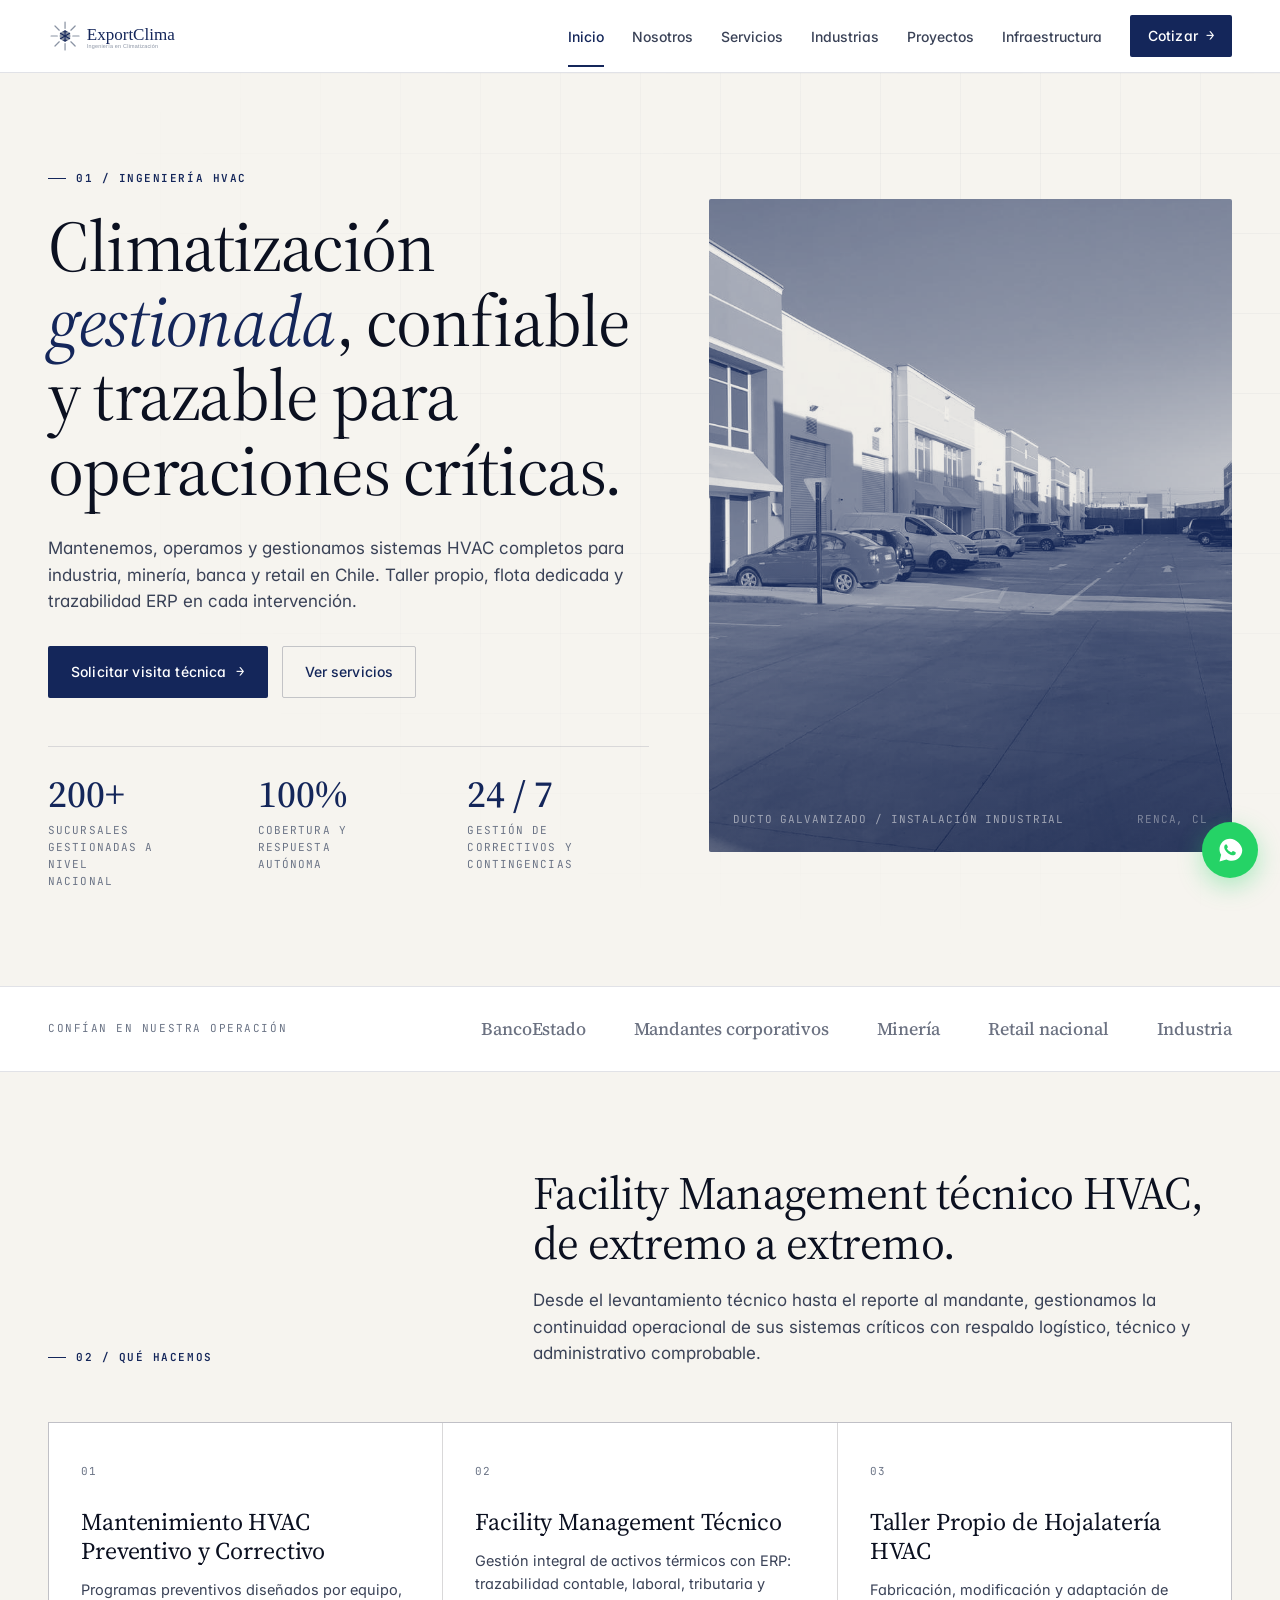
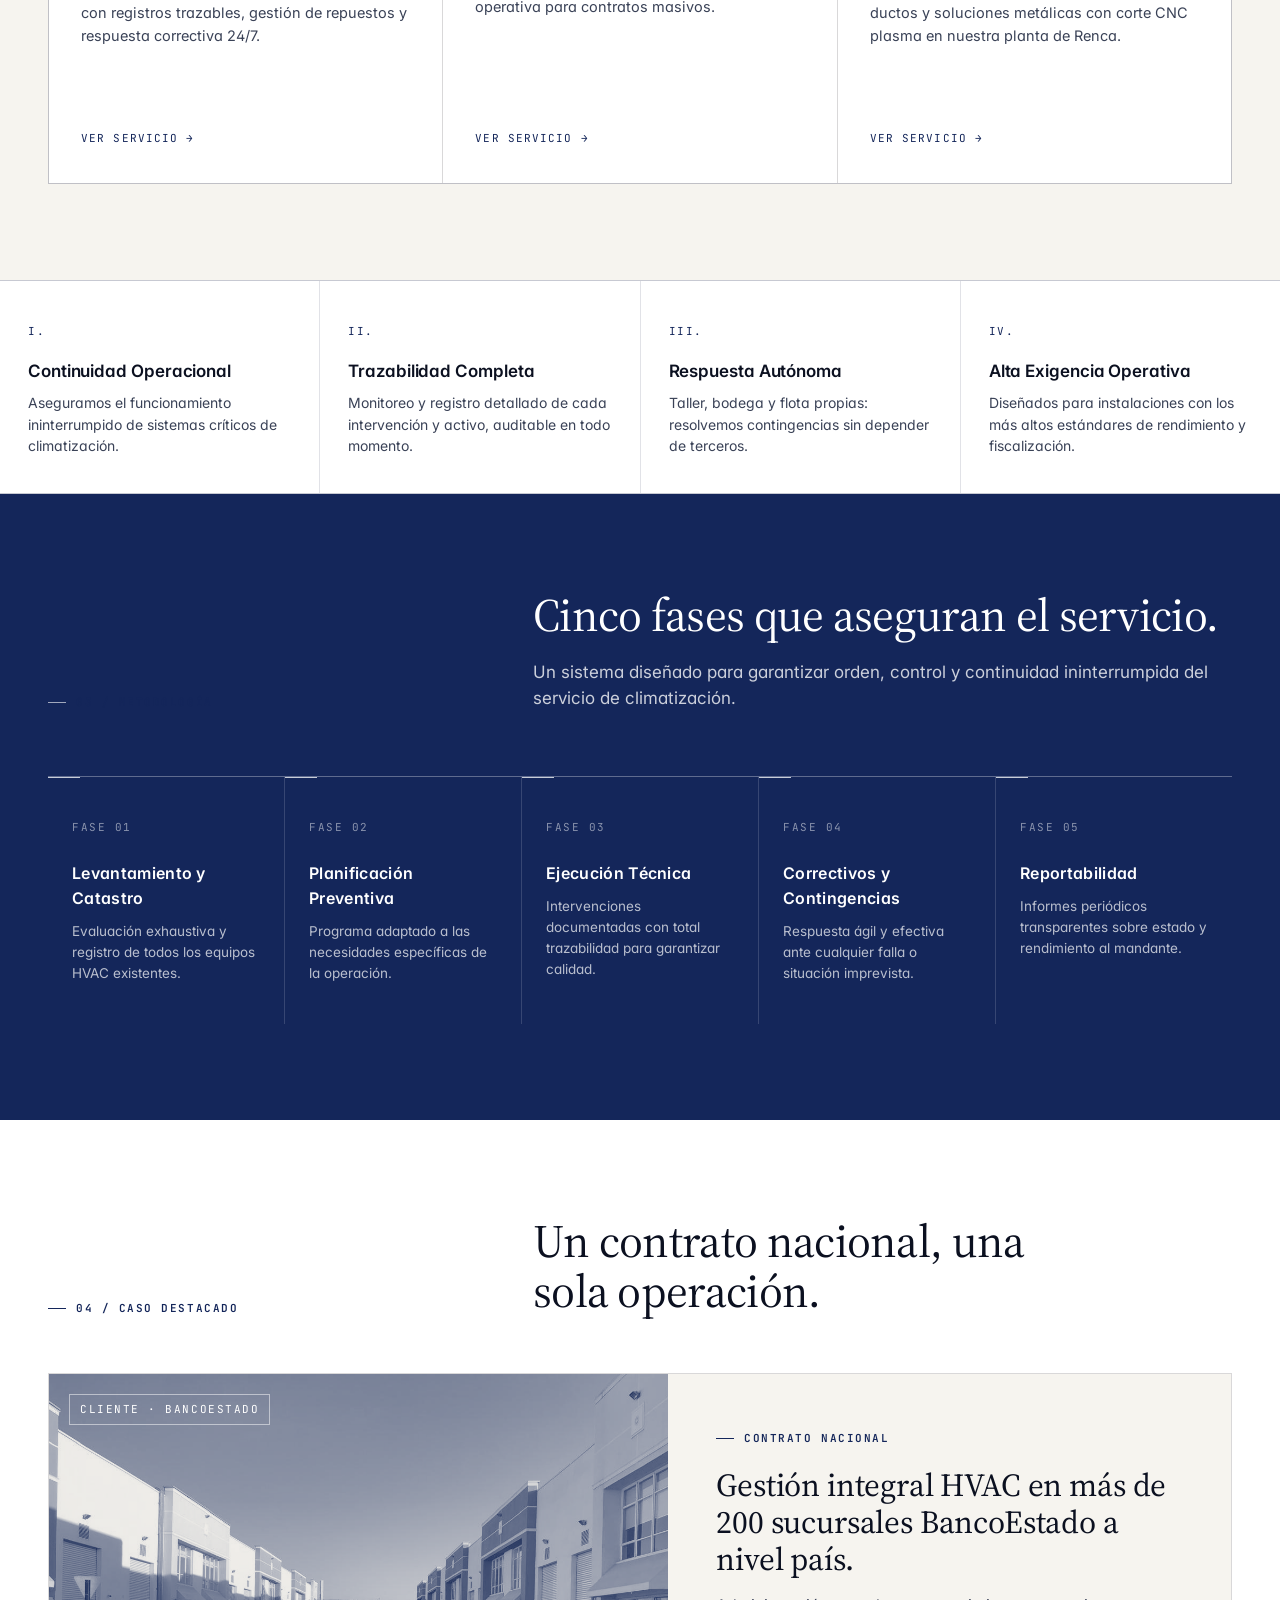
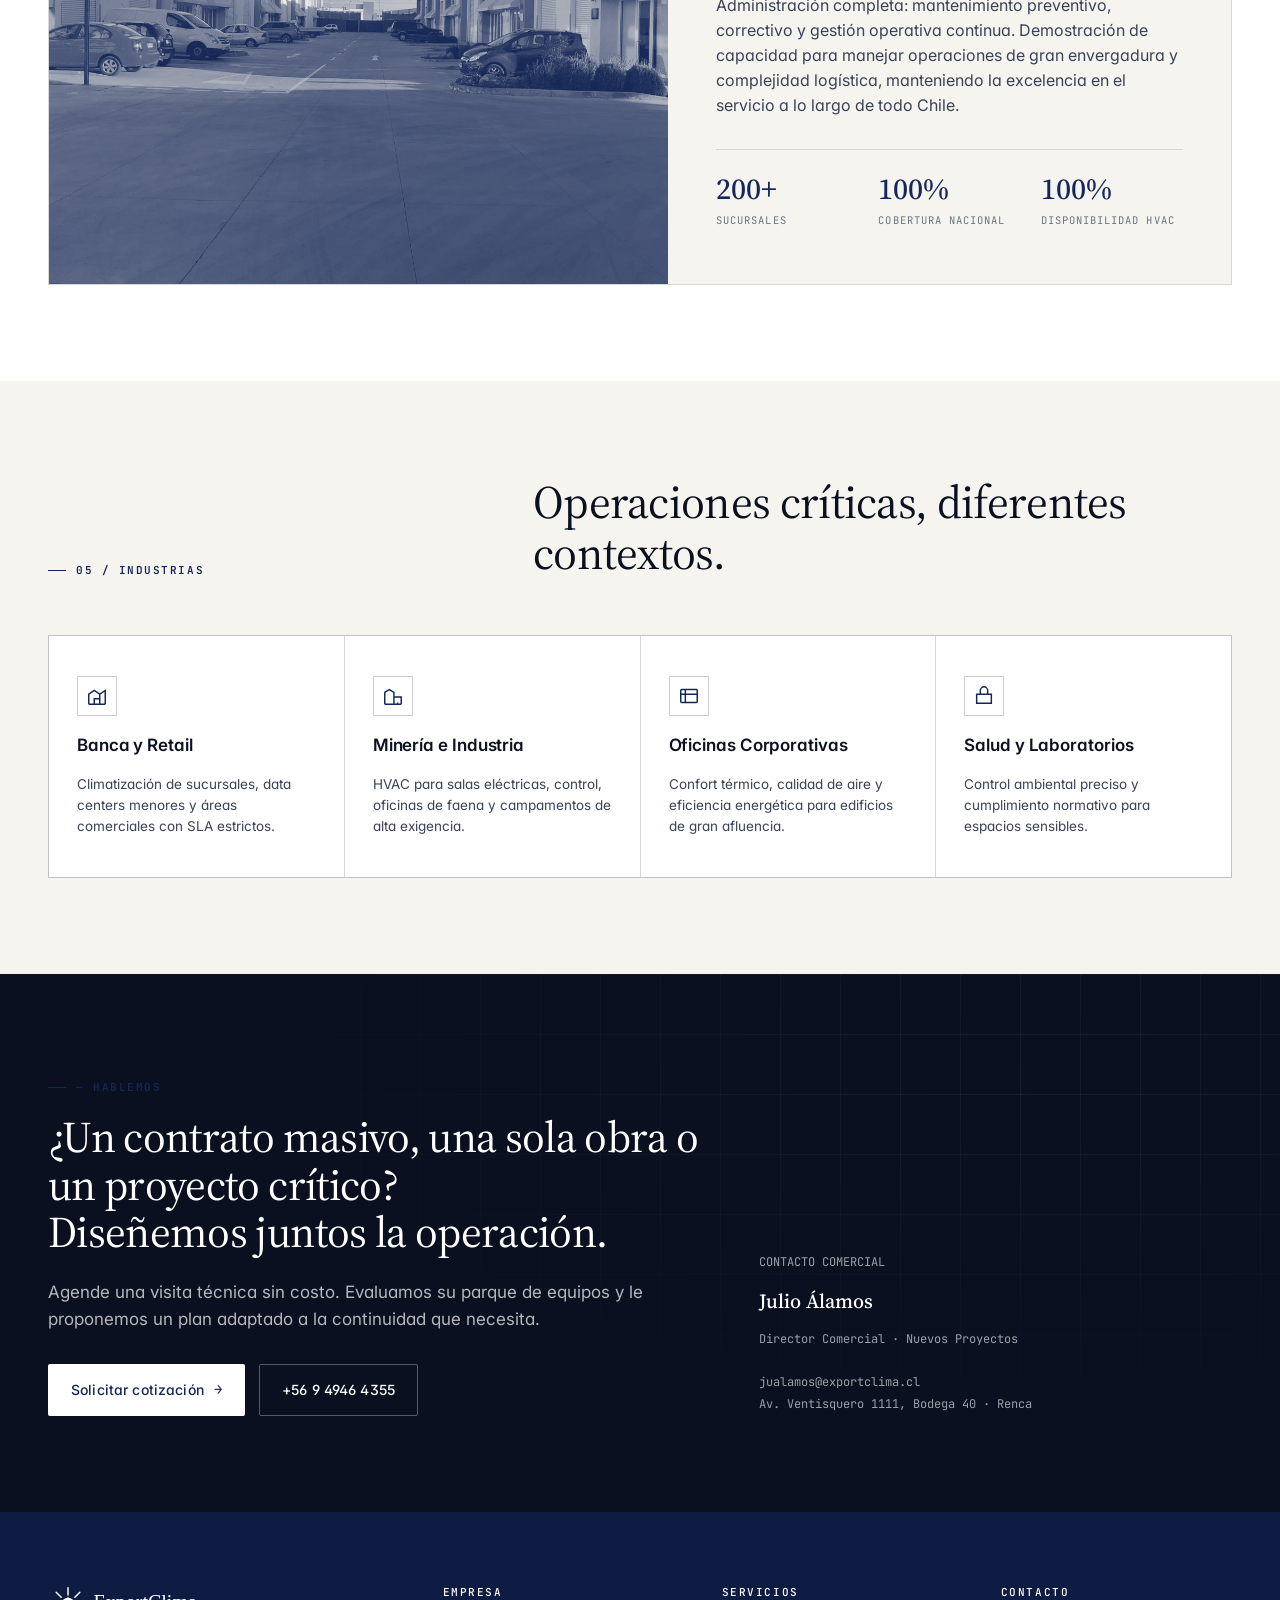
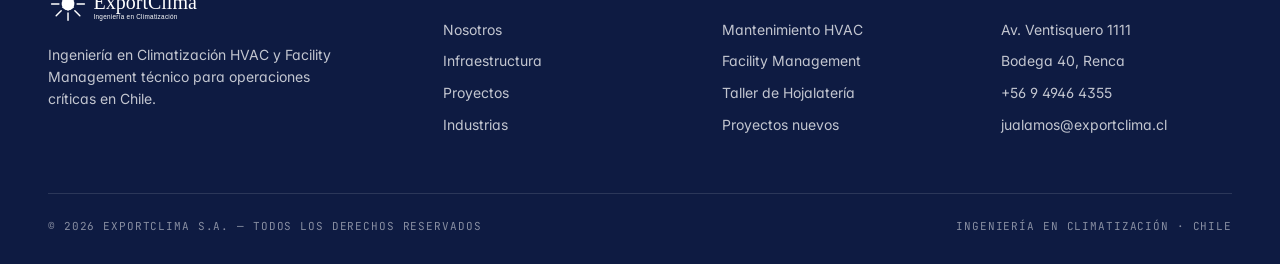
==== index.html @ 443ba130 "web inicial" ====
<!doctype html>
<html lang="es">
<head>
<meta charset="utf-8">
<meta name="viewport" content="width=device-width,initial-scale=1">
<title>ExportClima — Ingeniería en Climatización HVAC | Facility Management Industrial en Chile</title>
<meta name="description" content="Mantenimiento, operación y gestión integral de sistemas HVAC para industria, minería, banca y retail en Chile. Taller propio de hojalatería, flota y bodega en Renca. Contratos masivos con trazabilidad.">
<meta name="keywords" content="climatización industrial Chile, mantenimiento HVAC, facility management HVAC, hojalatería HVAC, ductos climatización minería, servicio técnico HVAC, contratos mantenimiento aire acondicionado Chile, climatización BancoEstado, taller HVAC Renca">
<meta name="author" content="ExportClima S.A.">
<link rel="canonical" href="https://exportclima.cl/">
<meta property="og:type" content="website">
<meta property="og:title" content="ExportClima — Ingeniería en Climatización HVAC en Chile">
<meta property="og:description" content="Facility Management técnico HVAC para operaciones críticas. Minería, banca, retail e industria.">
<meta property="og:image" content="https://exportclima.cl/assets/img/ductos-instalados.jpg">
<meta property="og:url" content="https://exportclima.cl/">
<meta property="og:locale" content="es_CL">
<meta name="twitter:card" content="summary_large_image">
<link rel="icon" type="image/svg+xml" href="assets/logo.svg">
<link rel="preconnect" href="https://fonts.googleapis.com">
<link rel="preconnect" href="https://fonts.gstatic.com" crossorigin>
<link href="https://fonts.googleapis.com/css2?family=Inter:wght@400;500;600;700&family=JetBrains+Mono:wght@400;500&family=Source+Serif+4:ital,opsz,wght@0,8..60,400;0,8..60,500;1,8..60,400&display=swap" rel="stylesheet">
<link rel="stylesheet" href="assets/css/style.css">
<script type="application/ld+json">
{
  "@context":"https://schema.org",
  "@type":"LocalBusiness",
  "name":"ExportClima S.A.",
  "description":"Ingeniería en Climatización HVAC y Facility Management técnico para industria, minería, banca y retail en Chile.",
  "image":"https://exportclima.cl/assets/img/ductos-instalados.jpg",
  "url":"https://exportclima.cl",
  "telephone":"+56-9-4946-4355",
  "email":"jualamos@exportclima.cl",
  "address":{"@type":"PostalAddress","streetAddress":"Av. Ventisquero 1111, Bodega 40","addressLocality":"Renca","addressRegion":"Región Metropolitana","addressCountry":"CL"},
  "areaServed":{"@type":"Country","name":"Chile"},
  "priceRange":"$$$",
  "sameAs":[]
}
</script>
</head>
<body data-screen-label="00 Home">
<header class="site-header">
  <div class="container nav">
    <a href="index.html" class="brand" aria-label="ExportClima"><img src="assets/logo.svg" alt="ExportClima"></a>
    <nav>
      <ul class="nav-list">
        <li><a href="index.html" class="active">Inicio</a></li>
        <li><a href="nosotros.html">Nosotros</a></li>
        <li><a href="servicios.html">Servicios</a></li>
        <li><a href="industrias.html">Industrias</a></li>
        <li><a href="proyectos.html">Proyectos</a></li>
        <li><a href="infraestructura.html">Infraestructura</a></li>
        <li><a href="contacto.html" class="nav-cta" style="color: rgb(255, 255, 255)">Cotizar</a></li>
      </ul>
    </nav>
    <button class="nav-toggle" aria-label="Menú"><svg viewBox="0 0 24 24" fill="none" stroke="currentColor" stroke-width="2"><path d="M3 6h18M3 12h18M3 18h18"/></svg></button>
  </div>
</header>

<section class="hero" data-screen-label="Hero">
  <div class="container">
    <div class="hero-grid">
      <div>
        <span class="eyebrow"><span class="num">01 / INGENIERÍA HVAC</span></span>
        <h1>Climatización <em>gestionada</em>, confiable y trazable para operaciones críticas.</h1>
        <p class="lede">Mantenemos, operamos y gestionamos sistemas HVAC completos para industria, minería, banca y retail en Chile. Taller propio, flota dedicada y trazabilidad ERP en cada intervención.</p>
        <div class="hero-cta" style="margin-top:32px">
          <a class="btn btn-primary" href="contacto.html">Solicitar visita técnica</a>
          <a class="btn btn-ghost" href="servicios.html">Ver servicios</a>
        </div>
        <div class="hero-meta">
          <div class="stat"><span class="num"><span data-count="200" data-suffix="+">200+</span></span><span class="lbl">Sucursales gestionadas a nivel nacional</span></div>
          <div class="stat"><span class="num"><span data-count="100" data-suffix="%">100%</span></span><span class="lbl">Cobertura y respuesta autónoma</span></div>
          <div class="stat"><span class="num">24 / 7</span><span class="lbl">Gestión de correctivos y contingencias</span></div>
        </div>
      </div>
      <figure class="hero-visual reveal">
        <img src="assets/img/ductos-instalados.jpg" alt="Sistema HVAC industrial instalado por ExportClima — ductos galvanizados en taller">
        <figcaption class="hero-caption"><span>Ducto galvanizado / Instalación industrial</span><span>Renca, CL</span></figcaption>
      </figure>
    </div>
  </div>
</section>

<div class="strip">
  <div class="container strip-inner">
    <span class="strip-label">Confían en nuestra operación</span>
    <div class="strip-logos">
      <span>BancoEstado</span><span>Mandantes corporativos</span><span>Minería</span><span>Retail nacional</span><span>Industria</span>
    </div>
  </div>
</div>

<section class="services" data-screen-label="Servicios">
  <div class="container">
    <div class="section-head">
      <span class="eyebrow"><span class="num">02 / QUÉ HACEMOS</span></span>
      <div>
        <h2 class="reveal">Facility Management técnico HVAC, de extremo a extremo.</h2>
        <p class="lede reveal" style="margin-top:18px">Desde el levantamiento técnico hasta el reporte al mandante, gestionamos la continuidad operacional de sus sistemas críticos con respaldo logístico, técnico y administrativo comprobable.</p>
      </div>
    </div>

    <div class="svc-grid reveal">
      <a href="servicios.html#mantenimiento" class="svc">
        <span class="num">01</span>
        <h3>Mantenimiento HVAC Preventivo y Correctivo</h3>
        <p>Programas preventivos diseñados por equipo, con registros trazables, gestión de repuestos y respuesta correctiva 24/7.</p>
        <span class="svc-more">Ver servicio</span>
      </a>
      <a href="servicios.html#facility" class="svc">
        <span class="num">02</span>
        <h3>Facility Management Técnico</h3>
        <p>Gestión integral de activos térmicos con ERP: trazabilidad contable, laboral, tributaria y operativa para contratos masivos.</p>
        <span class="svc-more">Ver servicio</span>
      </a>
      <a href="servicios.html#taller" class="svc">
        <span class="num">03</span>
        <h3>Taller Propio de Hojalatería HVAC</h3>
        <p>Fabricación, modificación y adaptación de ductos y soluciones metálicas con corte CNC plasma en nuestra planta de Renca.</p>
        <span class="svc-more">Ver servicio</span>
      </a>
    </div>
  </div>
</section>

<section style="padding:0">
  <div class="pillars">
    <div class="pillar"><span class="num">I.</span><h3>Continuidad Operacional</h3><p>Aseguramos el funcionamiento ininterrumpido de sistemas críticos de climatización.</p></div>
    <div class="pillar"><span class="num">II.</span><h3>Trazabilidad Completa</h3><p>Monitoreo y registro detallado de cada intervención y activo, auditable en todo momento.</p></div>
    <div class="pillar"><span class="num">III.</span><h3>Respuesta Autónoma</h3><p>Taller, bodega y flota propias: resolvemos contingencias sin depender de terceros.</p></div>
    <div class="pillar"><span class="num">IV.</span><h3>Alta Exigencia Operativa</h3><p>Diseñados para instalaciones con los más altos estándares de rendimiento y fiscalización.</p></div>
  </div>
</section>

<section class="method" data-screen-label="Metodología">
  <div class="container">
    <div class="section-head">
      <span class="eyebrow"><span class="num">03 / METODOLOGÍA</span></span>
      <div>
        <h2 class="reveal">Cinco fases que aseguran el servicio.</h2>
        <p class="lede reveal" style="margin-top:18px">Un sistema diseñado para garantizar orden, control y continuidad ininterrumpida del servicio de climatización.</p>
      </div>
    </div>
    <div class="steps reveal">
      <article class="step"><span class="num">FASE 01</span><h4>Levantamiento y Catastro</h4><p>Evaluación exhaustiva y registro de todos los equipos HVAC existentes.</p></article>
      <article class="step"><span class="num">FASE 02</span><h4>Planificación Preventiva</h4><p>Programa adaptado a las necesidades específicas de la operación.</p></article>
      <article class="step"><span class="num">FASE 03</span><h4>Ejecución Técnica</h4><p>Intervenciones documentadas con total trazabilidad para garantizar calidad.</p></article>
      <article class="step"><span class="num">FASE 04</span><h4>Correctivos y Contingencias</h4><p>Respuesta ágil y efectiva ante cualquier falla o situación imprevista.</p></article>
      <article class="step"><span class="num">FASE 05</span><h4>Reportabilidad</h4><p>Informes periódicos transparentes sobre estado y rendimiento al mandante.</p></article>
    </div>
  </div>
</section>

<section class="case" data-screen-label="Caso BancoEstado">
  <div class="container">
    <div class="section-head">
      <span class="eyebrow"><span class="num">04 / CASO DESTACADO</span></span>
      <div>
        <h2 class="reveal">Un contrato nacional, una sola operación.</h2>
      </div>
    </div>
    <div class="case-card reveal">
      <div class="case-media">
        <img src="assets/img/ductos-cnc.jpg" alt="Sistema HVAC y ductos metálicos fabricados por ExportClima en su taller de Renca">
        <span class="case-tag">Cliente · BancoEstado</span>
      </div>
      <div class="case-body">
        <span class="eyebrow"><span class="num">CONTRATO NACIONAL</span></span>
        <h3>Gestión integral HVAC en más de 200 sucursales BancoEstado a nivel país.</h3>
        <p class="lede" style="font-size:16px">Administración completa: mantenimiento preventivo, correctivo y gestión operativa continua. Demostración de capacidad para manejar operaciones de gran envergadura y complejidad logística, manteniendo la excelencia en el servicio a lo largo de todo Chile.</p>
        <div class="case-stats">
          <div><span class="num">200+</span><span class="lbl">Sucursales</span></div>
          <div><span class="num">100%</span><span class="lbl">Cobertura Nacional</span></div>
          <div><span class="num">100%</span><span class="lbl">Disponibilidad HVAC</span></div>
        </div>
      </div>
    </div>
  </div>
</section>

<section class="industries" data-screen-label="Industrias">
  <div class="container">
    <div class="section-head">
      <span class="eyebrow"><span class="num">05 / INDUSTRIAS</span></span>
      <div><h2 class="reveal">Operaciones críticas, diferentes contextos.</h2></div>
    </div>
    <div class="ind-grid reveal">
      <div class="ind"><span class="icon"><svg width="22" height="22" viewBox="0 0 24 24" fill="none" stroke="currentColor" stroke-width="1.6"><path d="M3 21V10l6-4 6 4v11M3 21h18M9 21v-6h6v6M15 21V10l6-4v15"/></svg></span><h3>Banca y Retail</h3><p>Climatización de sucursales, data centers menores y áreas comerciales con SLA estrictos.</p></div>
      <div class="ind"><span class="icon"><svg width="22" height="22" viewBox="0 0 24 24" fill="none" stroke="currentColor" stroke-width="1.6"><path d="M3 21V8l5-3 5 3v13M3 21h18M13 21V13h8v8M17 17h.01M17 21v-2"/></svg></span><h3>Minería e Industria</h3><p>HVAC para salas eléctricas, control, oficinas de faena y campamentos de alta exigencia.</p></div>
      <div class="ind"><span class="icon"><svg width="22" height="22" viewBox="0 0 24 24" fill="none" stroke="currentColor" stroke-width="1.6"><rect x="3" y="5" width="18" height="14" rx="1"/><path d="M3 10h18M8 5v14"/></svg></span><h3>Oficinas Corporativas</h3><p>Confort térmico, calidad de aire y eficiencia energética para edificios de gran afluencia.</p></div>
      <div class="ind"><span class="icon"><svg width="22" height="22" viewBox="0 0 24 24" fill="none" stroke="currentColor" stroke-width="1.6"><path d="M4 10h16v10H4zM8 10V6a4 4 0 018 0v4"/></svg></span><h3>Salud y Laboratorios</h3><p>Control ambiental preciso y cumplimiento normativo para espacios sensibles.</p></div>
    </div>
  </div>
</section>

<section class="cta-band" data-screen-label="CTA">
  <div class="container">
    <div>
      <span class="eyebrow" style="color:rgba(255,255,255,.7)"><span class="num">— HABLEMOS</span></span>
      <h2 class="reveal" style="margin-top:18px">¿Un contrato masivo, una sola obra o un proyecto crítico?<br>Diseñemos juntos la operación.</h2>
      <p class="lede reveal" style="margin-top:22px">Agende una visita técnica sin costo. Evaluamos su parque de equipos y le proponemos un plan adaptado a la continuidad que necesita.</p>
      <div class="hero-cta" style="margin-top:32px">
        <a class="btn btn-primary" href="contacto.html">Solicitar cotización</a>
        <a class="btn btn-ghost" href="tel:+56949464355">+56 9 4946 4355</a>
      </div>
    </div>
    <aside class="cta-aside">
      <span>CONTACTO COMERCIAL</span>
      <strong class="val" style="color:#fff;font-family:var(--font-serif);font-size:20px;font-weight:500;margin:10px 0">Julio Álamos</strong>
      <span>Director Comercial · Nuevos Proyectos</span>
      <br><br>
      <span>jualamos@exportclima.cl</span><br>
      <span>Av. Ventisquero 1111, Bodega 40 · Renca</span>
    </aside>
  </div>
</section>

<footer class="site-footer">
  <div class="container">
    <div class="footer-grid">
      <div>
        <a href="index.html" class="brand"><img src="assets/logo.svg" alt="ExportClima"></a>
        <p style="margin-top:20px;max-width:34ch;font-size:14px;line-height:1.6">Ingeniería en Climatización HVAC y Facility Management técnico para operaciones críticas en Chile.</p>
      </div>
      <div>
        <h4>Empresa</h4>
        <ul>
          <li><a href="nosotros.html">Nosotros</a></li>
          <li><a href="infraestructura.html">Infraestructura</a></li>
          <li><a href="proyectos.html">Proyectos</a></li>
          <li><a href="industrias.html">Industrias</a></li>
        </ul>
      </div>
      <div>
        <h4>Servicios</h4>
        <ul>
          <li><a href="servicios.html#mantenimiento">Mantenimiento HVAC</a></li>
          <li><a href="servicios.html#facility">Facility Management</a></li>
          <li><a href="servicios.html#taller">Taller de Hojalatería</a></li>
          <li><a href="servicios.html#proyectos">Proyectos nuevos</a></li>
        </ul>
      </div>
      <div>
        <h4>Contacto</h4>
        <ul>
          <li>Av. Ventisquero 1111</li>
          <li>Bodega 40, Renca</li>
          <li>+56 9 4946 4355</li>
          <li>jualamos@exportclima.cl</li>
        </ul>
      </div>
    </div>
    <div class="footer-bottom">
      <span>© 2026 ExportClima S.A. — Todos los derechos reservados</span>
      <span>Ingeniería en Climatización · Chile</span>
    </div>
  </div>
</footer>

<a class="wa-float" href="https://wa.me/56949464355?text=Hola%20ExportClima%2C%20me%20gustar%C3%ADa%20cotizar%20un%20servicio%20HVAC." aria-label="WhatsApp" target="_blank" rel="noopener">
  <svg viewBox="0 0 32 32" fill="currentColor"><path d="M16 3C9.4 3 4 8.4 4 15c0 2.3.7 4.5 1.9 6.4L4 29l7.9-2.1c1.8 1 3.9 1.5 6.1 1.5 6.6 0 12-5.4 12-12S22.6 3 16 3zm6.6 17.3c-.3.8-1.6 1.6-2.3 1.7-.6.1-1.3.1-2.1-.1-.5-.1-1.1-.3-1.9-.6-3.3-1.4-5.5-4.8-5.6-5-.2-.2-1.3-1.8-1.3-3.4s.8-2.4 1.1-2.8c.3-.3.6-.4.8-.4h.6c.2 0 .5 0 .7.5s.8 2 .9 2.1c.1.2.1.3 0 .5-.1.2-.2.3-.3.5-.2.2-.3.4-.5.6-.2.2-.3.4-.1.7.2.3.9 1.4 1.9 2.3 1.3 1.1 2.3 1.5 2.7 1.7.3.1.5.1.7-.1.2-.2.8-.9 1-1.2.2-.3.4-.3.7-.2.3.1 2 .9 2.3 1.1.3.2.6.2.6.4.1.2.1 1-.2 1.7z"/></svg>
</a>

<script src="assets/js/main.js"></script>
</body>
</html>
---- assets/css/style.css ----
/* ===== Exportclima — Design tokens ===== */
:root{
  --navy:#14265a;
  --navy-2:#0e1b42;
  --navy-3:#1c3272;
  --ink:#0b1020;
  --steel-900:#1f2533;
  --steel-700:#3a4257;
  --steel-500:#6b7486;
  --steel-300:#c7cdd9;
  --steel-200:#dde1eb;
  --steel-100:#eef0f5;
  --bone:#f6f4ef;
  --paper:#ffffff;
  --accent:#b8c1d1;      /* frio acero */
  --rule:rgba(15,23,58,.12);
  --rule-strong:rgba(15,23,58,.22);
  --shadow-sm:0 1px 2px rgba(10,16,40,.06), 0 2px 8px rgba(10,16,40,.04);
  --shadow-md:0 8px 28px rgba(10,16,40,.10), 0 2px 6px rgba(10,16,40,.05);
  --container:1240px;
  --space-1:4px; --space-2:8px; --space-3:12px; --space-4:16px;
  --space-5:24px; --space-6:32px; --space-7:48px; --space-8:64px;
  --space-9:96px; --space-10:128px;
  --font-sans:"Inter",-apple-system,BlinkMacSystemFont,"Segoe UI",Arial,sans-serif;
  --font-mono:"JetBrains Mono","IBM Plex Mono",ui-monospace,Menlo,Consolas,monospace;
  --font-serif:"Source Serif 4",Georgia,"Times New Roman",serif;
}

/* Reset */
*,*::before,*::after{box-sizing:border-box}
html{scroll-behavior:smooth;-webkit-text-size-adjust:100%}
body{margin:0;font-family:var(--font-sans);font-weight:400;color:var(--ink);background:var(--paper);line-height:1.55;font-feature-settings:"ss01","cv11";-webkit-font-smoothing:antialiased;text-rendering:optimizeLegibility}
img,svg,video{display:block;max-width:100%;height:auto}
a{color:inherit;text-decoration:none}
button{font:inherit;cursor:pointer;border:0;background:none;color:inherit}
h1,h2,h3,h4,p,ul,ol,figure{margin:0;padding:0}
ul,ol{list-style:none}
::selection{background:var(--navy);color:#fff}

/* Container */
.container{width:100%;max-width:var(--container);margin:0 auto;padding:0 28px}
@media(max-width:640px){.container{padding:0 20px}}

/* Typography */
.eyebrow{font-family:var(--font-mono);font-size:11px;font-weight:500;letter-spacing:.14em;text-transform:uppercase;color:var(--steel-500);display:inline-flex;align-items:center;gap:10px}
.eyebrow .num{color:var(--navy);font-weight:600}
.eyebrow::before{content:"";display:inline-block;width:18px;height:1px;background:var(--navy)}

h1,.h1{font-family:var(--font-serif);font-weight:400;font-size:clamp(40px,5.6vw,72px);line-height:1.04;letter-spacing:-.02em;color:var(--ink)}
h2,.h2{font-family:var(--font-serif);font-weight:400;font-size:clamp(30px,3.6vw,48px);line-height:1.1;letter-spacing:-.015em;color:var(--ink)}
h3,.h3{font-family:var(--font-sans);font-weight:600;font-size:clamp(18px,1.4vw,22px);line-height:1.3;letter-spacing:-.005em}
h4{font-family:var(--font-sans);font-weight:600;font-size:15px;letter-spacing:.02em}
.lede{font-size:clamp(17px,1.3vw,19px);line-height:1.55;color:var(--steel-700);max-width:62ch}
.mono{font-family:var(--font-mono);font-feature-settings:"ss01"}
.muted{color:var(--steel-500)}

/* Header / Nav */
.site-header{position:sticky;top:0;z-index:50;background:rgba(255,255,255,.88);backdrop-filter:saturate(180%) blur(12px);-webkit-backdrop-filter:saturate(180%) blur(12px);border-bottom:1px solid var(--rule)}
.nav{display:flex;align-items:center;justify-content:space-between;height:72px}
.brand{display:flex;align-items:center;gap:10px}
.brand img{height:34px;width:auto}
.nav-list{display:flex;align-items:center;gap:28px}
.nav-list a{font-size:14px;font-weight:500;color:var(--steel-700);transition:color .15s ease;position:relative}
.nav-list a:hover,.nav-list a.active{color:var(--navy)}
.nav-list a.active::after{content:"";position:absolute;left:0;right:0;bottom:-22px;height:2px;background:var(--navy)}
.nav-cta{background:var(--navy);color:#fff;padding:10px 18px;border-radius:2px;font-size:13px;font-weight:500;letter-spacing:.01em;transition:background .15s ease;display:inline-flex;align-items:center;gap:8px}
.nav-cta:hover{background:var(--navy-2);color:#fff}
.nav-cta::after{content:"→";font-family:var(--font-mono)}
.nav-toggle{display:none;width:40px;height:40px;align-items:center;justify-content:center;color:var(--navy)}
.nav-toggle svg{width:22px;height:22px}
@media(max-width:900px){
  .nav-list{position:fixed;inset:72px 0 auto 0;background:#fff;flex-direction:column;align-items:stretch;gap:0;padding:16px 0;border-bottom:1px solid var(--rule);transform:translateY(-8px);opacity:0;pointer-events:none;transition:all .2s ease;box-shadow:var(--shadow-md)}
  .nav-list.open{transform:translateY(0);opacity:1;pointer-events:auto}
  .nav-list a{padding:14px 28px;border-bottom:1px solid var(--rule)}
  .nav-list a.active::after{display:none}
  .nav-list a.active{background:var(--steel-100)}
  .nav-list .nav-cta{margin:16px 28px 8px}
  .nav-toggle{display:inline-flex}
}

/* Hero */
.hero{position:relative;padding:88px 0 96px;background:var(--bone);overflow:hidden}
.hero::before{content:"";position:absolute;inset:0;background-image:linear-gradient(var(--rule) 1px,transparent 1px),linear-gradient(90deg,var(--rule) 1px,transparent 1px);background-size:80px 80px;opacity:.4;mask-image:radial-gradient(ellipse at 75% 30%,black,transparent 70%);-webkit-mask-image:radial-gradient(ellipse at 75% 30%,black,transparent 70%)}
.hero .container{position:relative}
.hero-grid{display:grid;grid-template-columns:1.15fr 1fr;gap:60px;align-items:center}
.hero h1{margin-top:22px;margin-bottom:28px}
.hero h1 em{font-style:italic;color:var(--navy)}
.hero-meta{display:grid;grid-template-columns:repeat(3,1fr);gap:28px;margin-top:48px;padding-top:28px;border-top:1px solid var(--rule)}
.hero-meta .stat .num{font-family:var(--font-serif);font-size:38px;line-height:1;color:var(--navy);font-weight:500}
.hero-meta .stat .lbl{font-family:var(--font-mono);font-size:11px;letter-spacing:.1em;text-transform:uppercase;color:var(--steel-500);margin-top:8px;display:block;max-width:16ch}
.hero-visual{position:relative;aspect-ratio:4/5;border-radius:2px;overflow:hidden;background:var(--navy)}
.hero-visual img{width:100%;height:100%;object-fit:cover;display:block}
.hero-visual::after{content:"";position:absolute;inset:0;background:linear-gradient(180deg,transparent 55%,rgba(14,27,66,.45));pointer-events:none}
.hero-caption{position:absolute;left:24px;bottom:24px;right:24px;color:#fff;font-family:var(--font-mono);font-size:11px;letter-spacing:.08em;text-transform:uppercase;display:flex;justify-content:space-between;gap:12px}
.hero-caption span:last-child{opacity:.7}
.hero-cta{display:flex;gap:14px;flex-wrap:wrap;margin-top:8px}
@media(max-width:900px){.hero{padding:56px 0 72px}.hero-grid{grid-template-columns:1fr;gap:40px}.hero-meta{grid-template-columns:1fr 1fr;gap:20px}}

/* Buttons */
.btn{display:inline-flex;align-items:center;gap:10px;padding:14px 22px;font-size:14px;font-weight:500;letter-spacing:.01em;border-radius:2px;transition:all .15s ease;border:1px solid transparent}
.btn-primary{background:var(--navy);color:#fff}
.btn-primary:hover{background:var(--navy-2)}
.btn-primary::after{content:"→";font-family:var(--font-mono);transition:transform .2s ease}
.btn-primary:hover::after{transform:translateX(3px)}
.btn-ghost{background:transparent;color:var(--navy);border-color:var(--rule-strong)}
.btn-ghost:hover{background:#fff;border-color:var(--navy)}

/* Section shell */
section{padding:96px 0}
@media(max-width:900px){section{padding:64px 0}}
.section-head{display:grid;grid-template-columns:1fr 1.6fr;gap:48px;margin-bottom:56px;align-items:end}
.section-head h2{text-wrap:pretty}
@media(max-width:900px){.section-head{grid-template-columns:1fr;gap:20px;margin-bottom:40px}}

/* Strip: logos / trust */
.strip{background:var(--paper);border-top:1px solid var(--rule);border-bottom:1px solid var(--rule);padding:28px 0}
.strip-inner{display:flex;align-items:center;justify-content:space-between;gap:32px;flex-wrap:wrap}
.strip-label{font-family:var(--font-mono);font-size:11px;letter-spacing:.14em;text-transform:uppercase;color:var(--steel-500)}
.strip-logos{display:flex;gap:48px;flex-wrap:wrap;align-items:center;font-family:var(--font-serif);font-size:18px;color:var(--steel-700);font-weight:500;letter-spacing:-.01em}
.strip-logos span{opacity:.75}

/* Services grid */
.services{background:var(--bone)}
.svc-grid{display:grid;grid-template-columns:repeat(3,1fr);gap:1px;background:var(--rule);border:1px solid var(--rule)}
.svc{background:var(--paper);padding:40px 32px 36px;position:relative;display:flex;flex-direction:column;min-height:360px;transition:background .2s ease}
.svc:hover{background:#fbfaf7}
.svc .num{font-family:var(--font-mono);font-size:11px;color:var(--steel-500);letter-spacing:.1em}
.svc h3{margin:28px 0 12px;font-family:var(--font-serif);font-weight:400;font-size:24px;line-height:1.2}
.svc p{color:var(--steel-700);font-size:14.5px;line-height:1.6}
.svc-more{margin-top:auto;padding-top:28px;font-family:var(--font-mono);font-size:11px;letter-spacing:.1em;text-transform:uppercase;color:var(--navy);display:inline-flex;align-items:center;gap:8px}
.svc-more::after{content:"→";transition:transform .2s ease}
.svc:hover .svc-more::after{transform:translateX(3px)}
@media(max-width:900px){.svc-grid{grid-template-columns:1fr}}

/* Value / pillars */
.pillars{display:grid;grid-template-columns:repeat(4,1fr);gap:1px;background:var(--rule);border-top:1px solid var(--rule);border-bottom:1px solid var(--rule)}
.pillar{background:var(--paper);padding:36px 28px}
.pillar .num{font-family:var(--font-mono);font-size:11px;color:var(--navy);letter-spacing:.14em}
.pillar h3{margin:18px 0 10px;font-size:17px;font-weight:600}
.pillar p{color:var(--steel-700);font-size:14px;line-height:1.55}
@media(max-width:900px){.pillars{grid-template-columns:1fr 1fr}}
@media(max-width:540px){.pillars{grid-template-columns:1fr}}

/* Methodology */
.method{background:var(--navy);color:#fff}
.method .eyebrow{color:rgba(255,255,255,.7)}
.method .eyebrow::before{background:rgba(255,255,255,.6)}
.method h2{color:#fff}
.method .lede{color:rgba(255,255,255,.78)}
.steps{display:grid;grid-template-columns:repeat(5,1fr);gap:1px;background:rgba(255,255,255,.15);border-top:1px solid rgba(255,255,255,.2);margin-top:64px}
.step{background:var(--navy);padding:36px 24px 40px;position:relative}
.step .num{font-family:var(--font-mono);font-size:11px;color:rgba(255,255,255,.5);letter-spacing:.14em}
.step h4{margin:24px 0 10px;font-size:16px;font-weight:600;color:#fff}
.step p{color:rgba(255,255,255,.7);font-size:13.5px;line-height:1.55}
.step::before{content:"";position:absolute;top:0;left:0;width:32px;height:1px;background:var(--steel-300)}
@media(max-width:1000px){.steps{grid-template-columns:repeat(2,1fr)}}
@media(max-width:540px){.steps{grid-template-columns:1fr}}

/* Case study */
.case{background:var(--paper)}
.case-card{display:grid;grid-template-columns:1.1fr 1fr;gap:0;border:1px solid var(--rule);background:var(--bone);overflow:hidden}
.case-media{position:relative;min-height:480px;background:var(--navy)}
.case-media img{position:absolute;inset:0;width:100%;height:100%;object-fit:cover}
.case-tag{position:absolute;top:20px;left:20px;font-family:var(--font-mono);font-size:11px;letter-spacing:.14em;text-transform:uppercase;color:#fff;padding:6px 10px;border:1px solid rgba(255,255,255,.5)}
.case-body{padding:56px 48px;display:flex;flex-direction:column;justify-content:center}
.case-body h3{font-family:var(--font-serif);font-size:32px;font-weight:400;line-height:1.15;margin:20px 0 16px}
.case-stats{display:grid;grid-template-columns:repeat(3,1fr);gap:20px;margin-top:32px;padding-top:24px;border-top:1px solid var(--rule)}
.case-stats .num{font-family:var(--font-serif);font-size:30px;color:var(--navy);font-weight:500;line-height:1}
.case-stats .lbl{font-family:var(--font-mono);font-size:10.5px;letter-spacing:.1em;text-transform:uppercase;color:var(--steel-500);margin-top:6px;display:block}
@media(max-width:900px){.case-card{grid-template-columns:1fr}.case-media{min-height:300px}.case-body{padding:40px 28px}}

/* Industries */
.industries{background:var(--bone)}
.ind-grid{display:grid;grid-template-columns:repeat(4,1fr);gap:1px;background:var(--rule);border:1px solid var(--rule)}
.ind{background:var(--paper);padding:40px 28px;display:flex;flex-direction:column;gap:18px;min-height:220px}
.ind .icon{width:40px;height:40px;display:grid;place-items:center;color:var(--navy);border:1px solid var(--rule-strong)}
.ind h3{font-size:17px;font-weight:600}
.ind p{color:var(--steel-700);font-size:13.5px;line-height:1.55}
@media(max-width:900px){.ind-grid{grid-template-columns:1fr 1fr}}
@media(max-width:540px){.ind-grid{grid-template-columns:1fr}}

/* Photo grid (Infraestructura) */
.photo-grid{display:grid;grid-template-columns:repeat(12,1fr);grid-auto-rows:120px;gap:12px}
.photo-grid figure{position:relative;overflow:hidden;background:var(--navy)}
.photo-grid img{width:100%;height:100%;object-fit:cover;transition:transform .6s ease}
.photo-grid figure:hover img{transform:scale(1.03)}
.photo-grid figcaption{position:absolute;left:12px;bottom:12px;right:12px;color:#fff;font-family:var(--font-mono);font-size:10.5px;letter-spacing:.1em;text-transform:uppercase;display:flex;justify-content:space-between;gap:12px}
.photo-grid figcaption::before{content:"";position:absolute;inset:auto 0 -12px 0;top:-40px;background:linear-gradient(180deg,transparent,rgba(10,16,40,.7));pointer-events:none;z-index:-1}
.p-a{grid-column:span 7;grid-row:span 3}
.p-b{grid-column:span 5;grid-row:span 2}
.p-c{grid-column:span 5;grid-row:span 2}
.p-d{grid-column:span 4;grid-row:span 2}
.p-e{grid-column:span 4;grid-row:span 2}
.p-f{grid-column:span 4;grid-row:span 2}
@media(max-width:900px){.photo-grid{grid-template-columns:repeat(2,1fr);grid-auto-rows:180px}.p-a,.p-b,.p-c,.p-d,.p-e,.p-f{grid-column:span 2;grid-row:span 1}}

/* CTA band */
.cta-band{background:var(--ink);color:#fff;position:relative;overflow:hidden}
.cta-band::before{content:"";position:absolute;inset:0;background-image:linear-gradient(rgba(255,255,255,.05) 1px,transparent 1px),linear-gradient(90deg,rgba(255,255,255,.05) 1px,transparent 1px);background-size:60px 60px;mask-image:radial-gradient(ellipse at 80% 20%,black,transparent 60%);-webkit-mask-image:radial-gradient(ellipse at 80% 20%,black,transparent 60%)}
.cta-band .container{position:relative;display:grid;grid-template-columns:1.4fr 1fr;gap:48px;align-items:end}
.cta-band h2{color:#fff;font-size:clamp(32px,3.4vw,48px)}
.cta-band .lede{color:rgba(255,255,255,.7)}
.cta-band .btn-primary{background:#fff;color:var(--navy)}
.cta-band .btn-primary:hover{background:var(--bone)}
.cta-band .btn-ghost{color:#fff;border-color:rgba(255,255,255,.3)}
.cta-band .btn-ghost:hover{border-color:#fff;background:rgba(255,255,255,.06)}
.cta-aside{font-family:var(--font-mono);font-size:12px;color:rgba(255,255,255,.6);line-height:1.8}
.cta-aside .val{color:#fff;display:block}
@media(max-width:900px){.cta-band .container{grid-template-columns:1fr}}

/* Footer */
.site-footer{background:var(--navy-2);color:rgba(255,255,255,.75);padding:72px 0 28px;font-size:14px}
.footer-grid{display:grid;grid-template-columns:1.5fr 1fr 1fr 1fr;gap:48px;margin-bottom:48px}
.footer-grid h4{color:#fff;font-family:var(--font-mono);font-size:11px;letter-spacing:.14em;text-transform:uppercase;margin-bottom:18px;font-weight:500}
.footer-grid ul li{margin-bottom:10px}
.footer-grid a:hover{color:#fff}
.footer-grid .brand img{filter:brightness(0) invert(1);height:40px}
.footer-bottom{border-top:1px solid rgba(255,255,255,.12);padding-top:24px;display:flex;justify-content:space-between;gap:20px;flex-wrap:wrap;font-family:var(--font-mono);font-size:11px;letter-spacing:.08em;text-transform:uppercase;color:rgba(255,255,255,.5)}
@media(max-width:900px){.footer-grid{grid-template-columns:1fr 1fr;gap:32px}}
@media(max-width:540px){.footer-grid{grid-template-columns:1fr}}

/* Page hero (sub pages) */
.page-hero{background:var(--bone);padding:88px 0 72px;border-bottom:1px solid var(--rule);position:relative;overflow:hidden}
.page-hero::before{content:"";position:absolute;inset:0;background-image:linear-gradient(var(--rule) 1px,transparent 1px),linear-gradient(90deg,var(--rule) 1px,transparent 1px);background-size:80px 80px;opacity:.4;mask-image:radial-gradient(ellipse at 85% 50%,black,transparent 70%);-webkit-mask-image:radial-gradient(ellipse at 85% 50%,black,transparent 70%)}
.page-hero .container{position:relative}
.crumbs{font-family:var(--font-mono);font-size:11px;letter-spacing:.12em;text-transform:uppercase;color:var(--steel-500);margin-bottom:24px}
.crumbs a:hover{color:var(--navy)}
.crumbs span{margin:0 8px;opacity:.5}
.page-hero h1{max-width:20ch;margin-bottom:22px}
.page-hero .lede{max-width:58ch}

/* Two-col / prose */
.twocol{display:grid;grid-template-columns:1fr 1.4fr;gap:72px;align-items:start}
.twocol.reverse{grid-template-columns:1.4fr 1fr}
@media(max-width:900px){.twocol,.twocol.reverse{grid-template-columns:1fr;gap:36px}}
.prose p{color:var(--steel-700);font-size:16px;line-height:1.7;margin-bottom:18px}
.prose p.big{font-family:var(--font-serif);font-size:22px;line-height:1.45;color:var(--ink);font-weight:400}
.prose h3{margin:40px 0 14px}
.prose ul{margin:12px 0 18px}
.prose ul li{padding-left:22px;position:relative;color:var(--steel-700);font-size:15.5px;line-height:1.7;margin-bottom:8px}
.prose ul li::before{content:"";position:absolute;left:0;top:12px;width:10px;height:1px;background:var(--navy)}

/* Spec panel */
.spec{border:1px solid var(--rule);background:var(--bone);padding:32px 28px}
.spec h4{font-family:var(--font-mono);font-size:11px;letter-spacing:.14em;text-transform:uppercase;color:var(--steel-500);margin-bottom:18px;font-weight:500}
.spec dl{display:grid;grid-template-columns:1fr;gap:14px}
.spec dt{font-family:var(--font-mono);font-size:11px;letter-spacing:.1em;text-transform:uppercase;color:var(--steel-500)}
.spec dd{font-size:15px;color:var(--ink);margin:2px 0 0}

/* Service detail rows */
.svc-row{display:grid;grid-template-columns:auto 1fr auto;gap:48px;padding:36px 0;border-top:1px solid var(--rule);align-items:start}
.svc-row:last-child{border-bottom:1px solid var(--rule)}
.svc-row .num{font-family:var(--font-mono);font-size:12px;color:var(--steel-500);letter-spacing:.12em;padding-top:4px}
.svc-row h3{font-family:var(--font-serif);font-size:clamp(22px,2vw,30px);font-weight:400;line-height:1.2;margin-bottom:12px}
.svc-row p{color:var(--steel-700);font-size:15.5px;line-height:1.65;max-width:62ch}
.svc-row .tags{display:flex;gap:8px;flex-wrap:wrap;max-width:260px;justify-content:flex-end}
.tag{font-family:var(--font-mono);font-size:10.5px;letter-spacing:.08em;text-transform:uppercase;padding:5px 10px;border:1px solid var(--rule-strong);color:var(--steel-700);border-radius:2px;white-space:nowrap}
@media(max-width:900px){.svc-row{grid-template-columns:1fr;gap:18px}.svc-row .tags{justify-content:flex-start}}

/* Contact */
.contact-grid{display:grid;grid-template-columns:1fr 1fr;gap:64px;align-items:start}
@media(max-width:900px){.contact-grid{grid-template-columns:1fr;gap:40px}}
.contact-info{display:grid;gap:24px}
.contact-card{padding:24px;border:1px solid var(--rule);background:var(--bone)}
.contact-card h4{font-family:var(--font-mono);font-size:11px;letter-spacing:.12em;text-transform:uppercase;color:var(--steel-500);margin-bottom:8px;font-weight:500}
.contact-card .val{font-family:var(--font-serif);font-size:22px;color:var(--ink);line-height:1.25;font-weight:400}
.contact-card .val small{display:block;font-family:var(--font-sans);font-size:13px;color:var(--steel-700);margin-top:4px;font-weight:400}
form.quote{display:grid;gap:18px}
form.quote label{display:flex;flex-direction:column;gap:6px;font-family:var(--font-mono);font-size:11px;letter-spacing:.1em;text-transform:uppercase;color:var(--steel-500)}
form.quote .row{display:grid;grid-template-columns:1fr 1fr;gap:18px}
@media(max-width:640px){form.quote .row{grid-template-columns:1fr}}
form.quote input,form.quote select,form.quote textarea{font:15px/1.5 var(--font-sans);color:var(--ink);padding:12px 14px;border:1px solid var(--rule-strong);background:#fff;border-radius:2px;transition:border-color .15s ease}
form.quote input:focus,form.quote select:focus,form.quote textarea:focus{outline:none;border-color:var(--navy)}
form.quote textarea{min-height:120px;resize:vertical}
form.quote button{margin-top:6px;justify-self:start}

/* Clients & certs */
.cert-grid{display:grid;grid-template-columns:repeat(4,1fr);gap:12px}
@media(max-width:900px){.cert-grid{grid-template-columns:1fr 1fr}}
.cert{border:1px solid var(--rule);padding:28px 22px;background:var(--paper);min-height:140px;display:flex;flex-direction:column;justify-content:space-between}
.cert h4{font-family:var(--font-serif);font-size:19px;font-weight:500;line-height:1.2;color:var(--ink)}
.cert .meta{font-family:var(--font-mono);font-size:10.5px;letter-spacing:.1em;text-transform:uppercase;color:var(--steel-500)}

/* WhatsApp float */
.wa-float{position:fixed;right:22px;bottom:22px;z-index:40;background:#25D366;color:#fff;width:56px;height:56px;border-radius:50%;display:grid;place-items:center;box-shadow:0 8px 24px rgba(37,211,102,.35);transition:transform .2s ease}
.wa-float:hover{transform:translateY(-2px)}
.wa-float svg{width:28px;height:28px}

/* Scroll reveal */
.reveal{opacity:0;transform:translateY(14px);transition:opacity .7s ease,transform .7s ease}
.reveal.in{opacity:1;transform:none}

/* Utilities */
.hr{border:none;border-top:1px solid var(--rule);margin:0}
.divider{height:1px;background:var(--rule);margin:48px 0}
.text-mono{font-family:var(--font-mono)}
.dot{display:inline-block;width:6px;height:6px;border-radius:50%;background:var(--navy);margin:0 10px;vertical-align:middle}
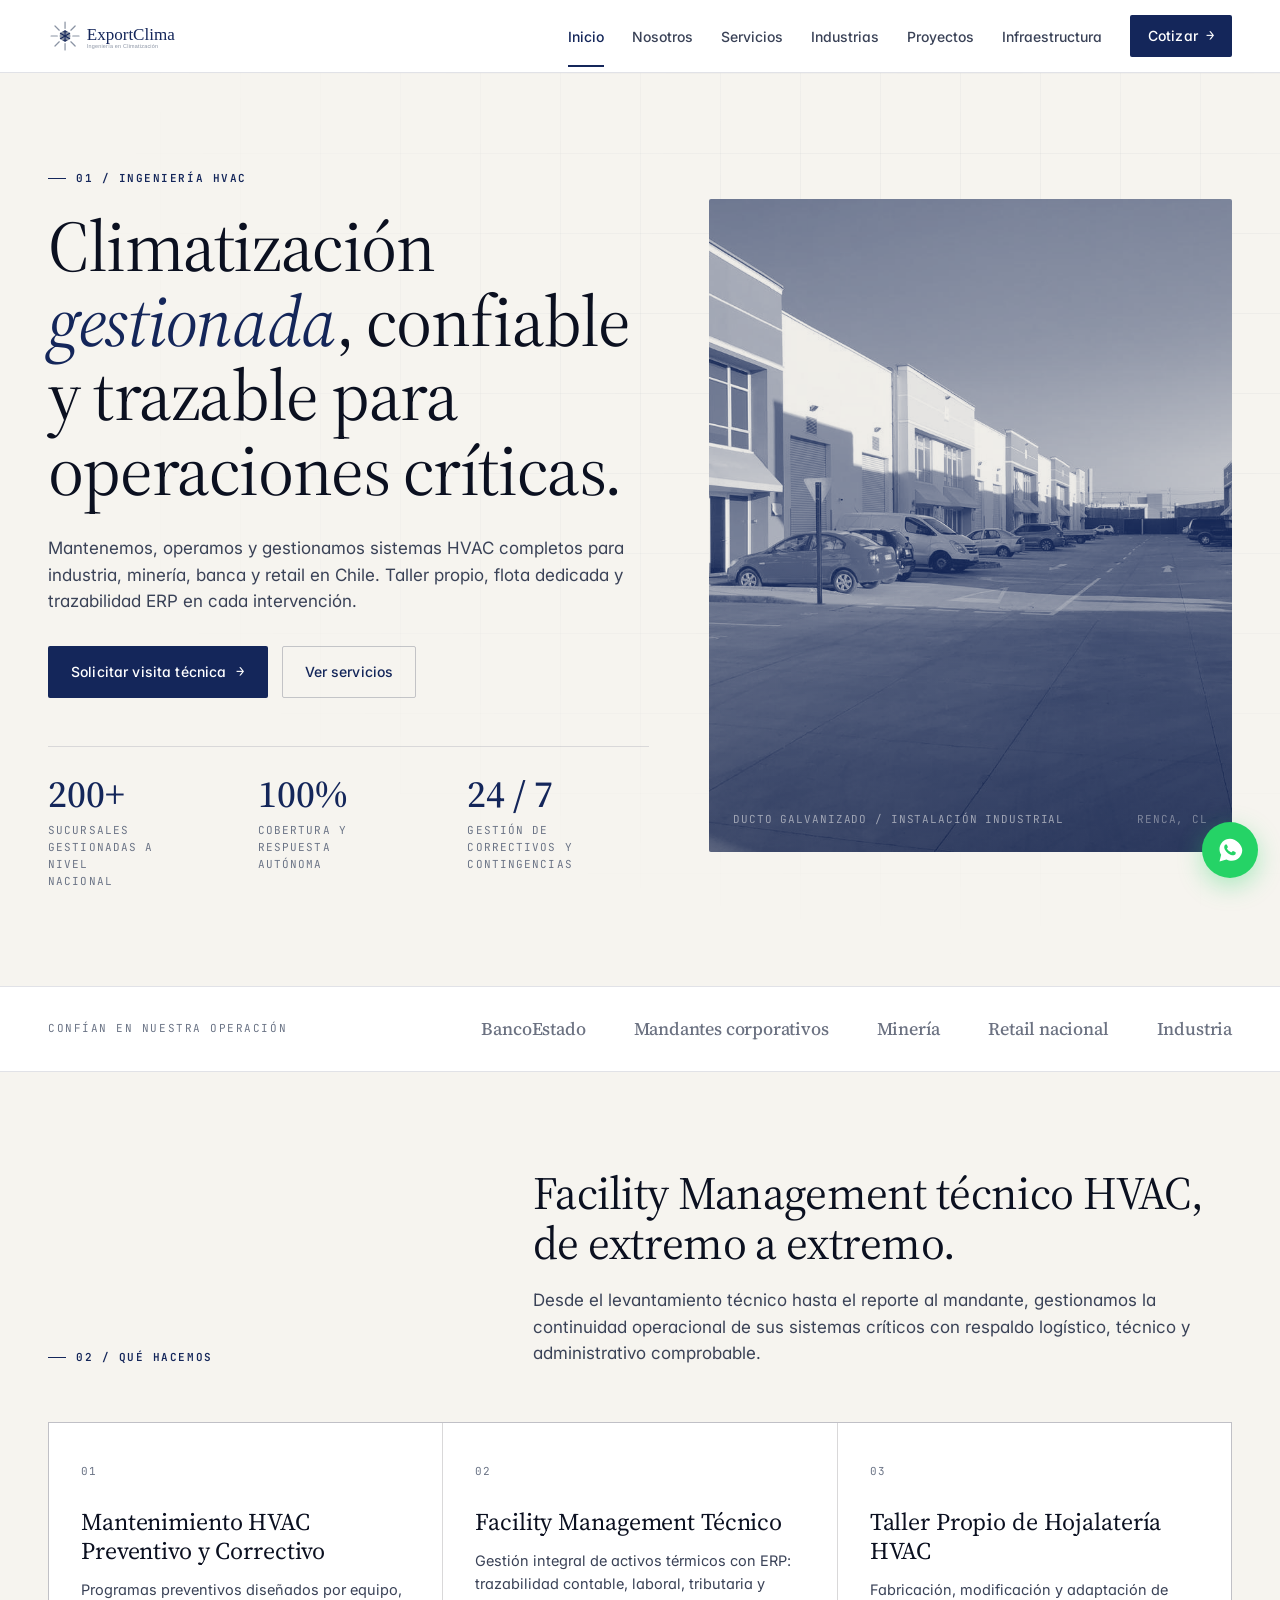
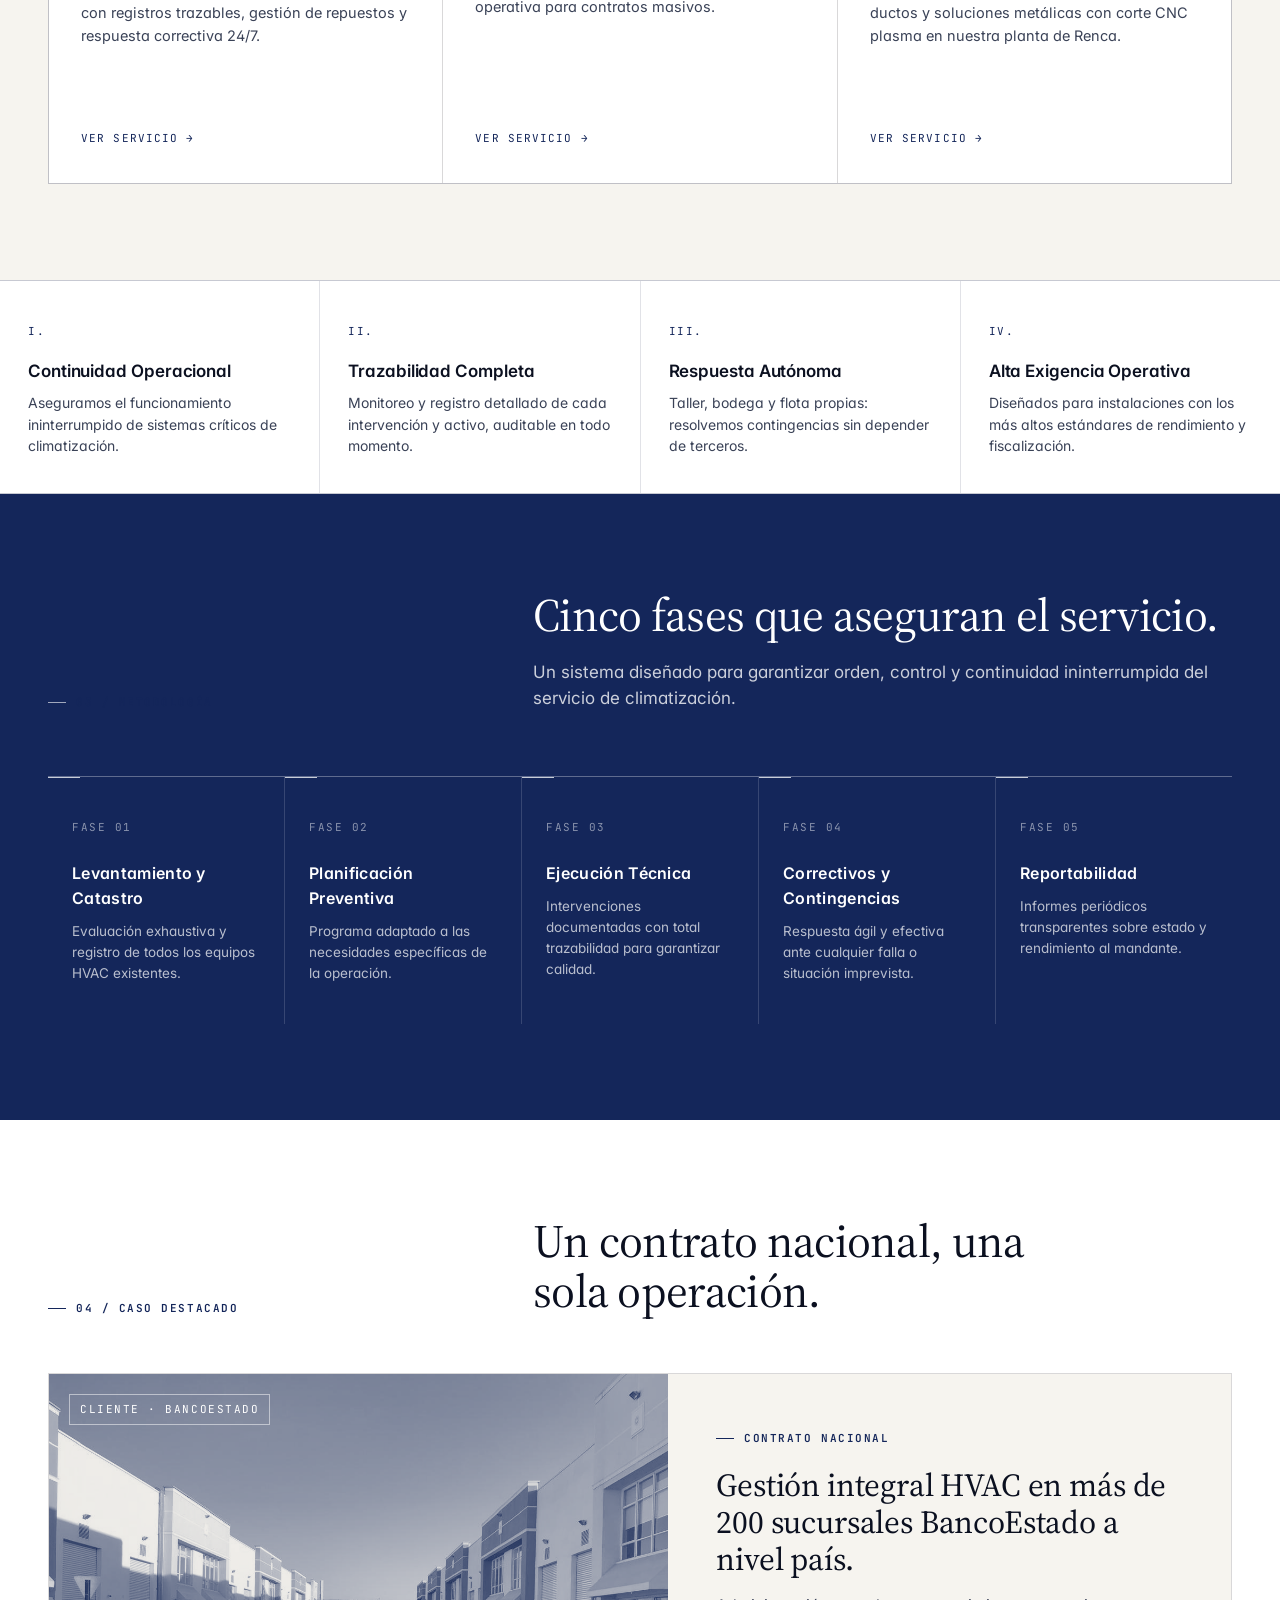
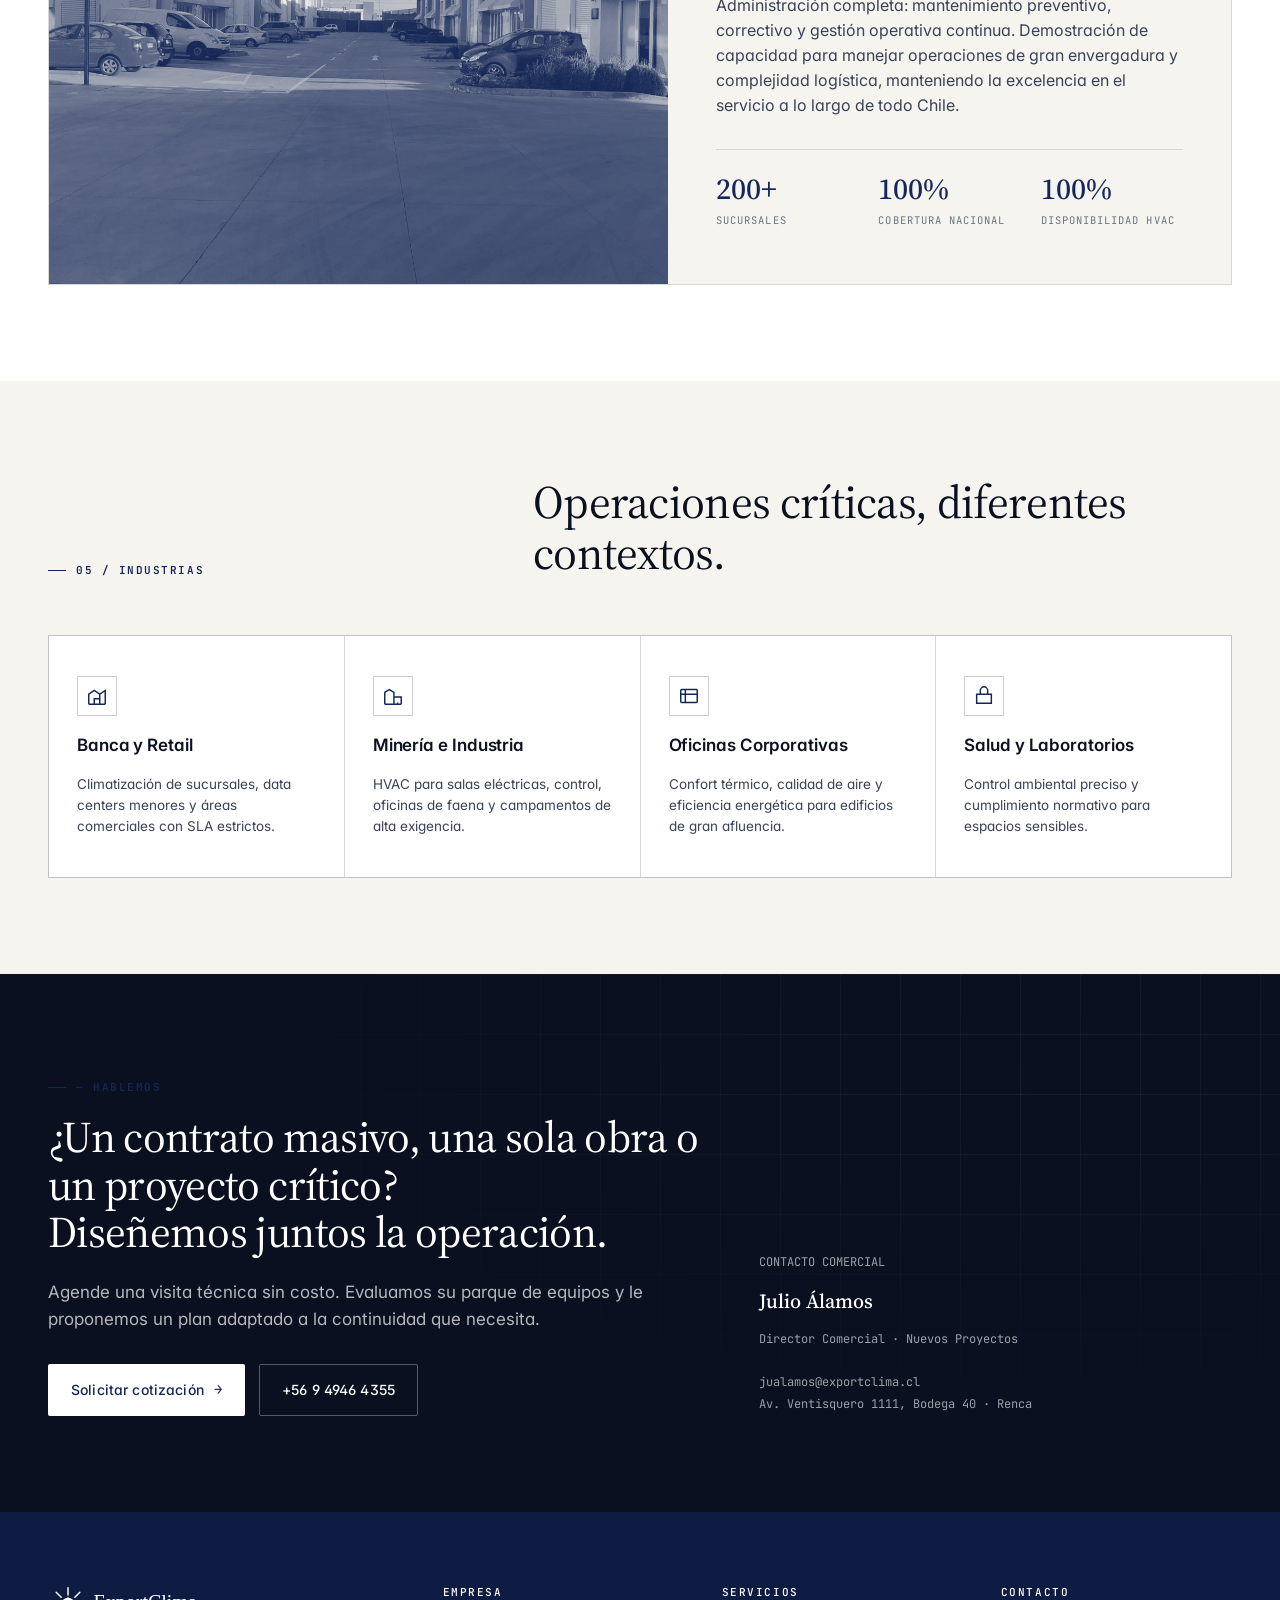
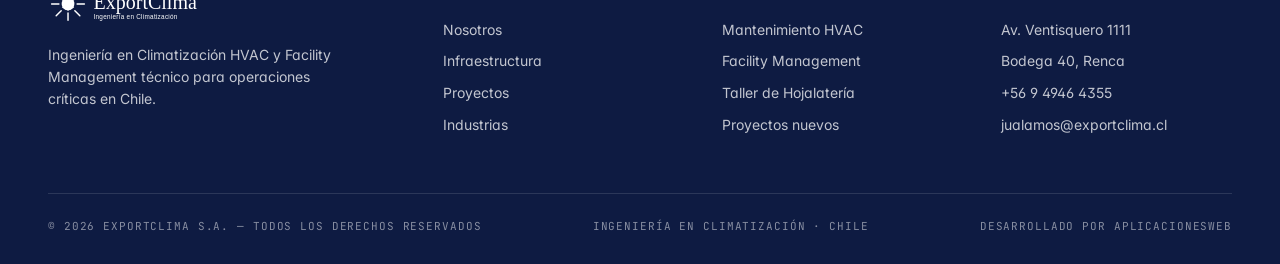
==== commit 9e143b54: "feat: formulario de contacto funcional, crédito AplicacionesWeb en footer - form-handler.php: envía " ====
--- a/index.html
+++ b/index.html
@@ -253,7 +253,7 @@
     <div class="footer-bottom">
       <span>© 2026 ExportClima S.A. — Todos los derechos reservados</span>
       <span>Ingeniería en Climatización · Chile</span>
-    </div>
+    <span>Desarrollado por <a href="https://www.aplicacionesweb.cl" target="_blank" rel="noopener">AplicacionesWeb</a></span></div>
   </div>
 </footer>
 
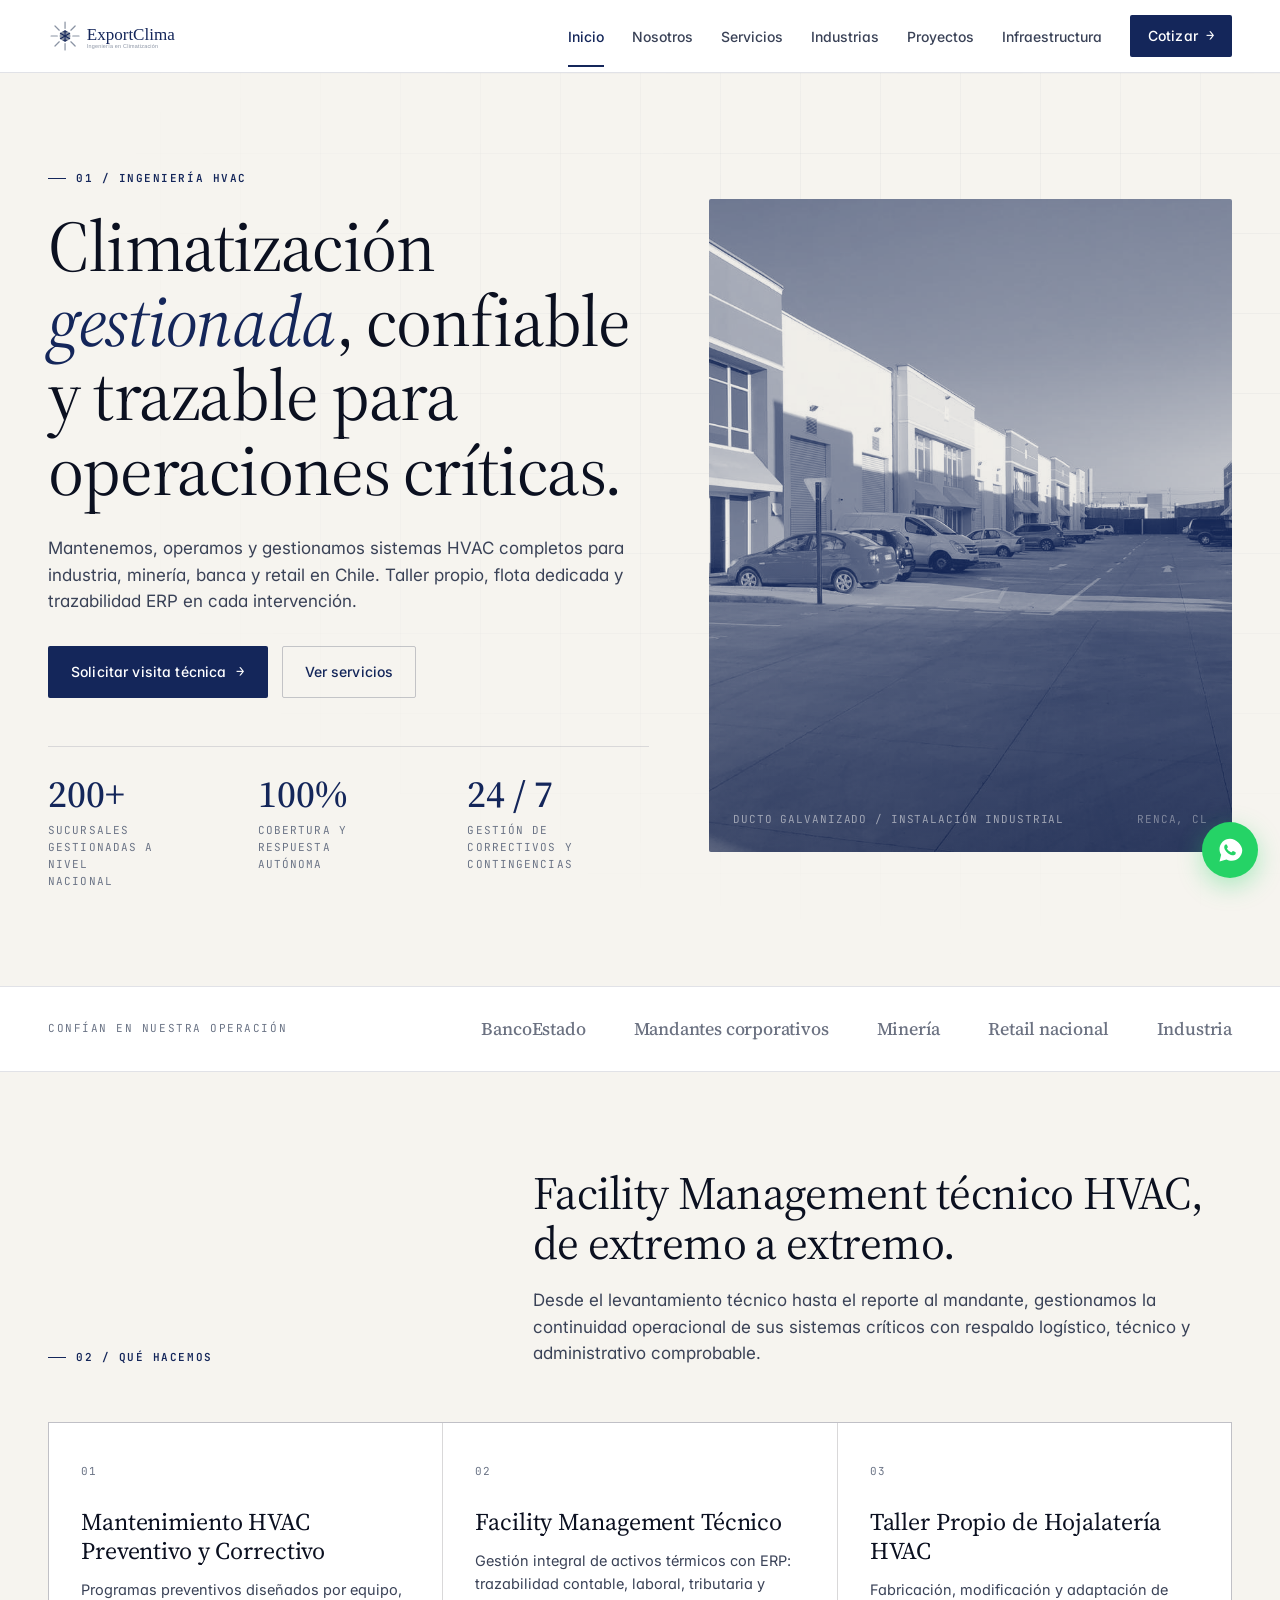
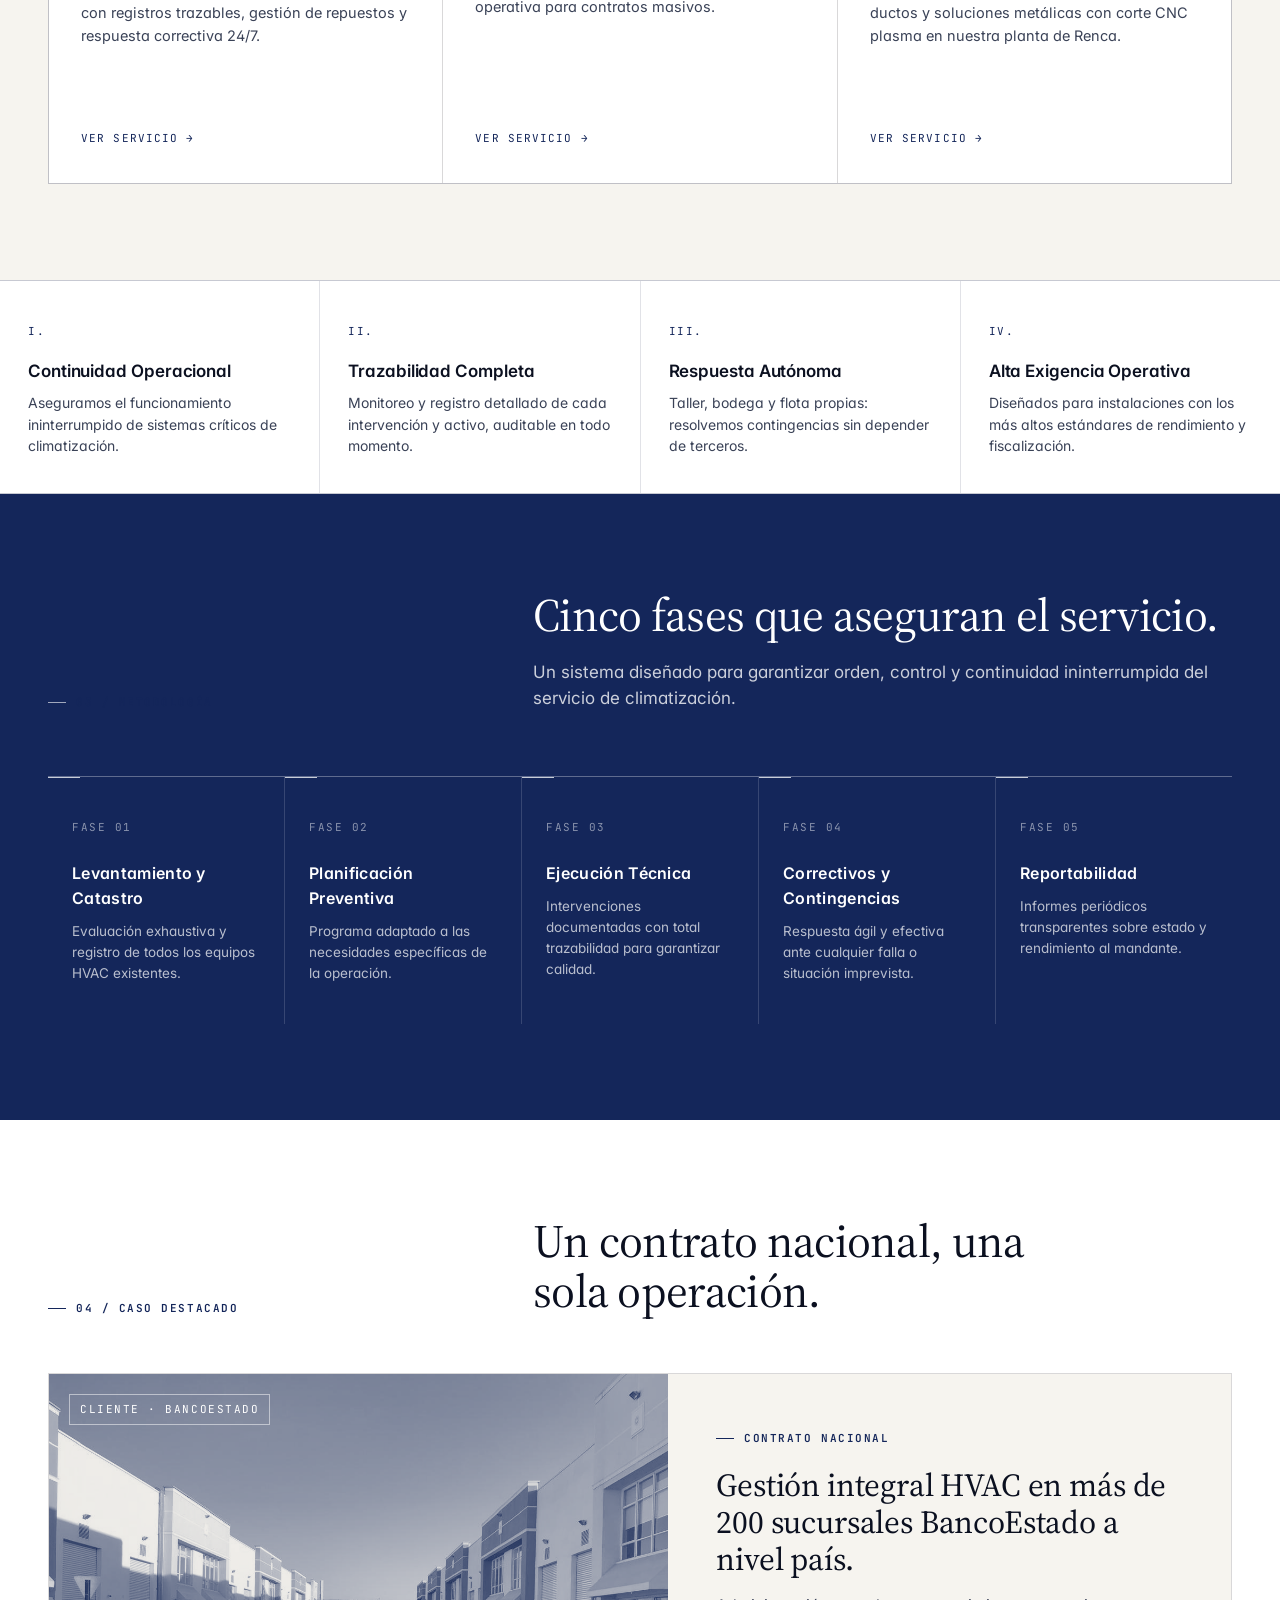
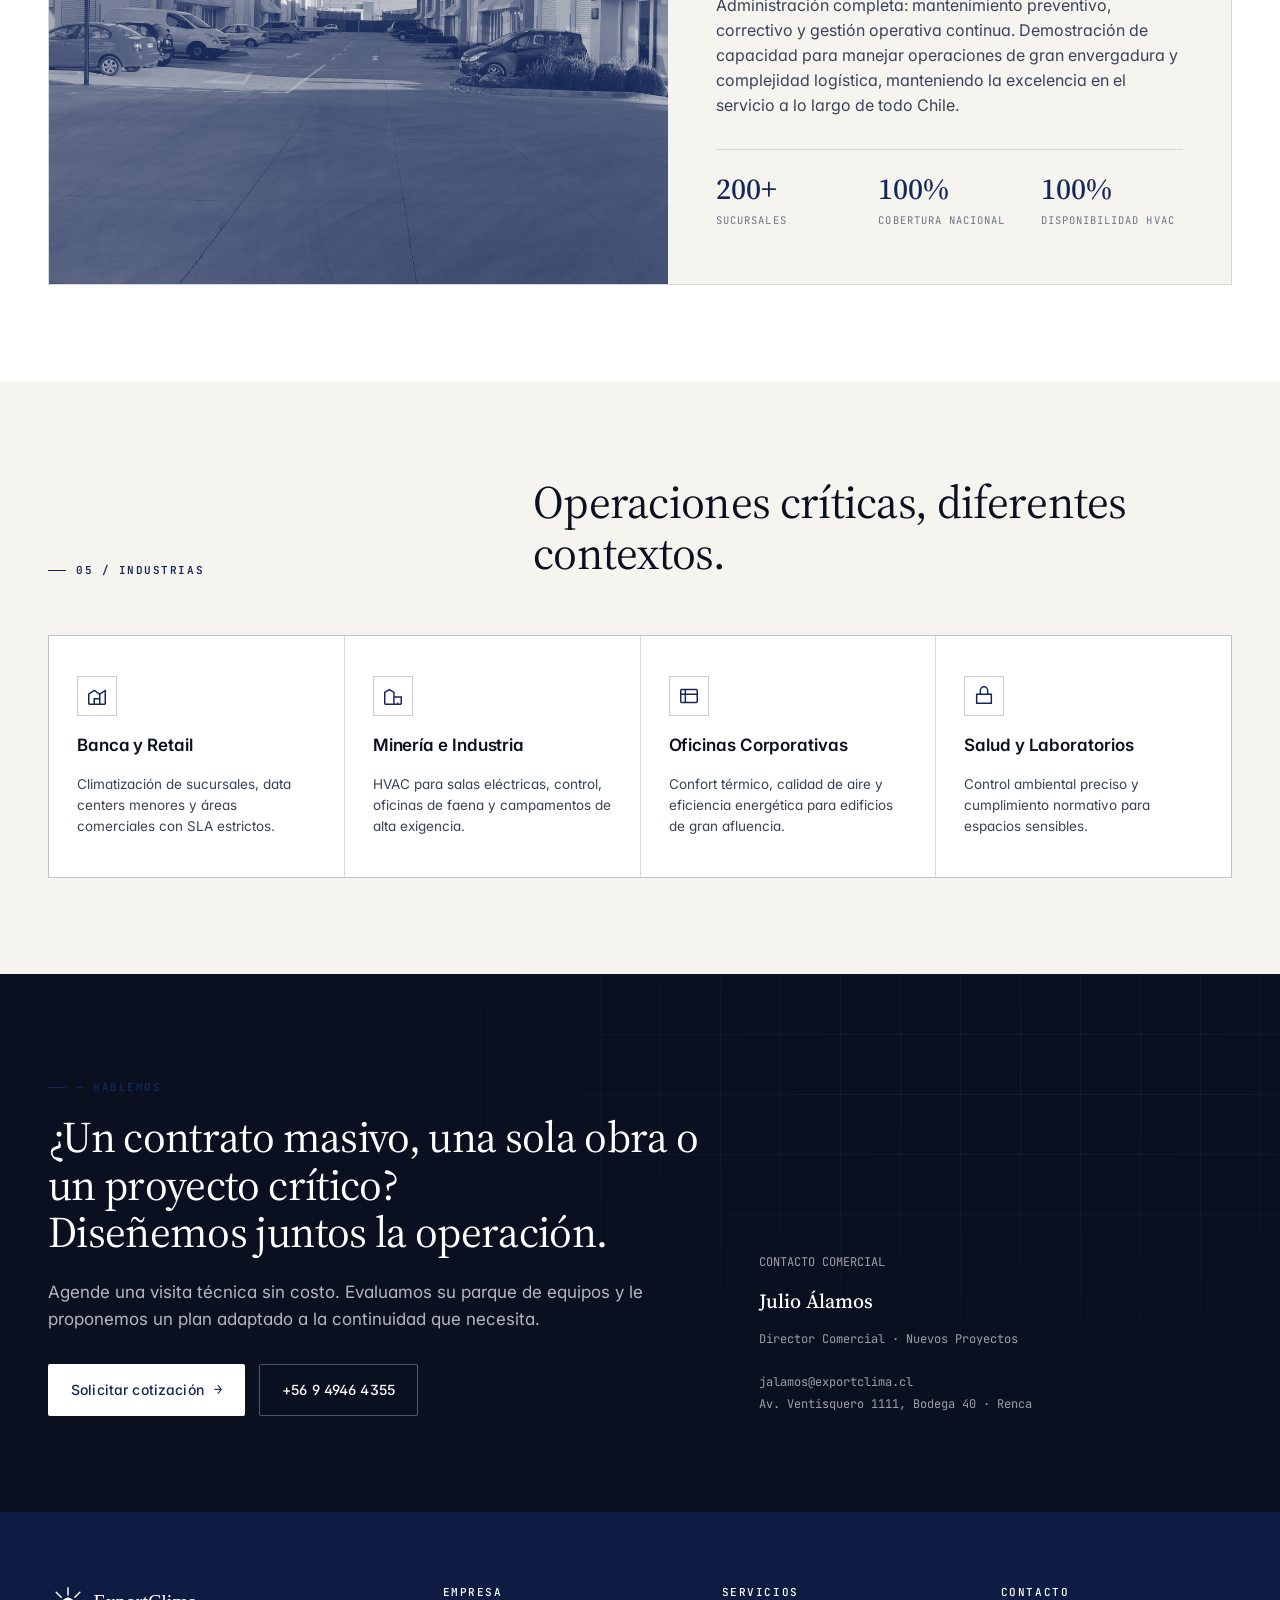
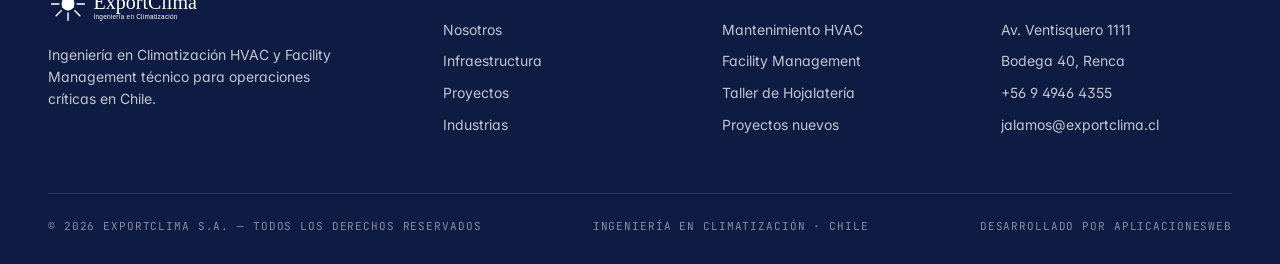
==== commit fc8a85fd: "fix: corregir email jalamos@exportclima.cl en todas las páginas" ====
--- a/index.html
+++ b/index.html
@@ -29,7 +29,7 @@
   "image":"https://exportclima.cl/assets/img/ductos-instalados.jpg",
   "url":"https://exportclima.cl",
   "telephone":"+56-9-4946-4355",
-  "email":"jualamos@exportclima.cl",
+  "email":"jalamos@exportclima.cl",
   "address":{"@type":"PostalAddress","streetAddress":"Av. Ventisquero 1111, Bodega 40","addressLocality":"Renca","addressRegion":"Región Metropolitana","addressCountry":"CL"},
   "areaServed":{"@type":"Country","name":"Chile"},
   "priceRange":"$$$",
@@ -209,7 +209,7 @@
       <strong class="val" style="color:#fff;font-family:var(--font-serif);font-size:20px;font-weight:500;margin:10px 0">Julio Álamos</strong>
       <span>Director Comercial · Nuevos Proyectos</span>
       <br><br>
-      <span>jualamos@exportclima.cl</span><br>
+      <span>jalamos@exportclima.cl</span><br>
       <span>Av. Ventisquero 1111, Bodega 40 · Renca</span>
     </aside>
   </div>
@@ -246,7 +246,7 @@
           <li>Av. Ventisquero 1111</li>
           <li>Bodega 40, Renca</li>
           <li>+56 9 4946 4355</li>
-          <li>jualamos@exportclima.cl</li>
+          <li>jalamos@exportclima.cl</li>
         </ul>
       </div>
     </div>
